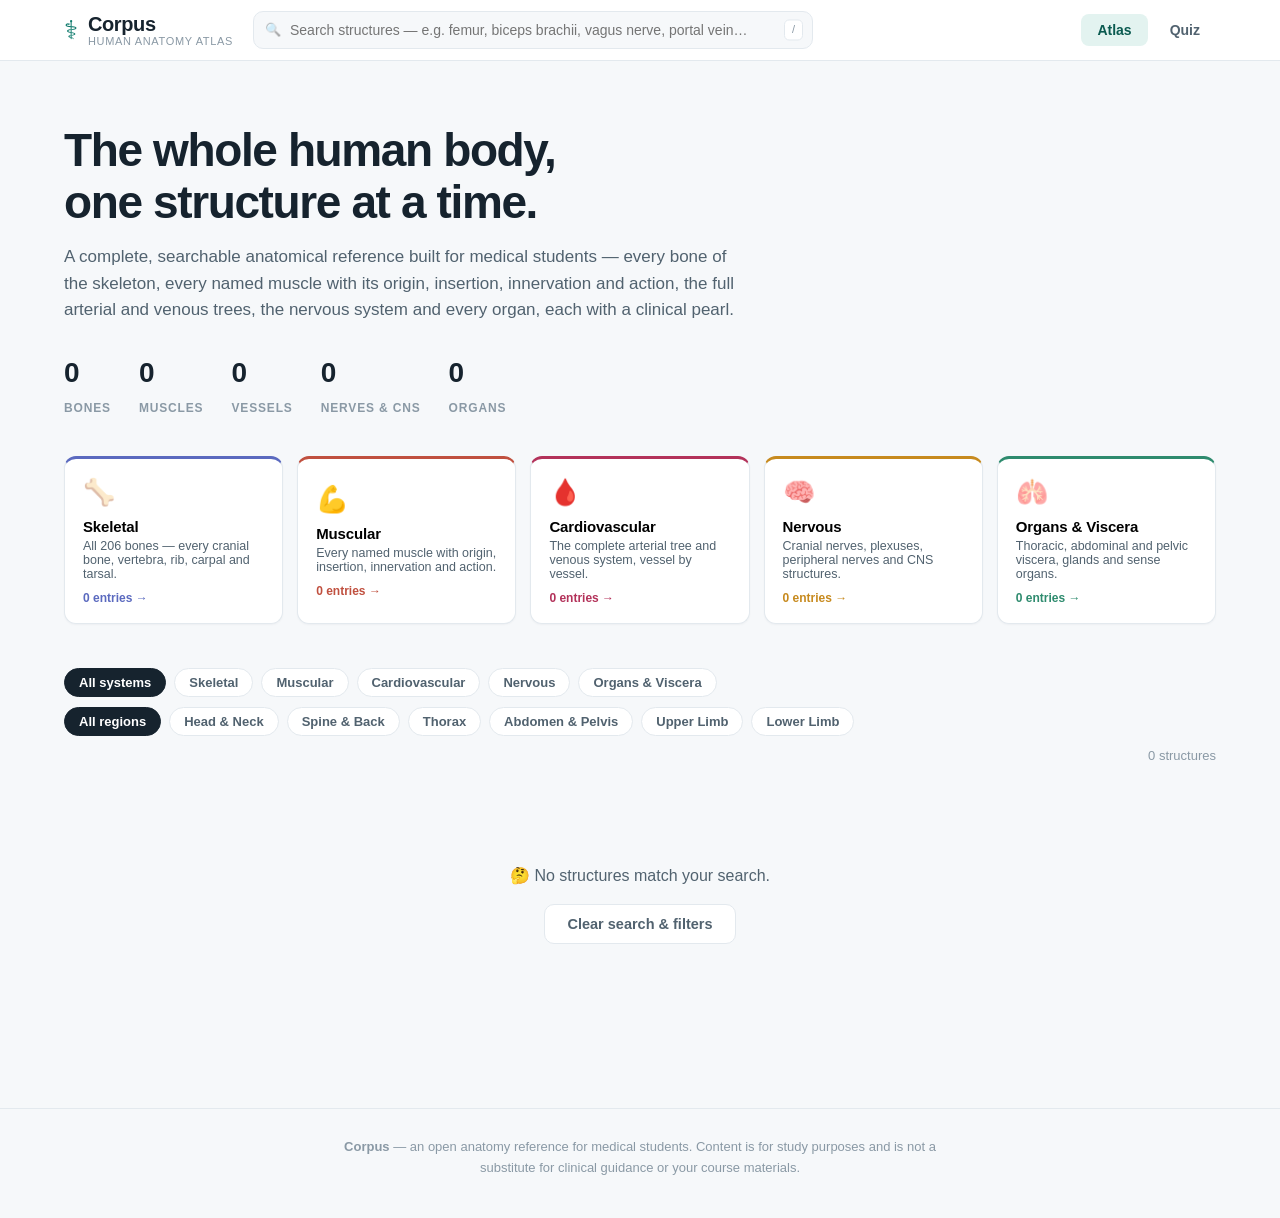
==== index.html @ 963f11f1 "Add anatomy atlas site shell: page layout, styling, search/filter/quiz engine" ====
<!DOCTYPE html>
<html lang="en">
<head>
  <meta charset="UTF-8">
  <meta name="viewport" content="width=device-width, initial-scale=1.0">
  <title>Corpus &mdash; Human Anatomy Atlas for Medical Students</title>
  <meta name="description" content="A complete, searchable reference of human anatomy for medical students: every bone, muscle, artery, vein, nerve and organ — with origins, insertions, innervations and clinical pearls.">
  <link rel="icon" href="data:image/svg+xml,&lt;svg xmlns='http://www.w3.org/2000/svg' viewBox='0 0 100 100'&gt;&lt;text y='.9em' font-size='90'&gt;&#129728;&lt;/text&gt;&lt;/svg&gt;">
  <link rel="stylesheet" href="css/style.css">
</head>
<body>

  <header class="site-header">
    <div class="header-inner">
      <a class="brand" href="#" id="brand-link">
        <span class="brand-mark">&#9877;</span>
        <span class="brand-text">Corpus<span class="brand-sub">Human Anatomy Atlas</span></span>
      </a>
      <div class="search-wrap">
        <span class="search-icon">&#128269;</span>
        <input type="search" id="search-input" placeholder="Search structures — e.g. femur, biceps brachii, vagus nerve, portal vein&hellip;" autocomplete="off">
        <kbd class="search-kbd">/</kbd>
      </div>
      <nav class="header-nav">
        <button class="nav-btn" id="nav-atlas" data-view="atlas">Atlas</button>
        <button class="nav-btn" id="nav-quiz" data-view="quiz">Quiz</button>
      </nav>
    </div>
  </header>

  <!-- ============ ATLAS VIEW ============ -->
  <main id="view-atlas">

    <section class="hero" id="hero">
      <h1>The whole human body,<br>one structure at a time.</h1>
      <p class="hero-lead">A complete, searchable anatomical reference built for medical students — every bone of the skeleton, every named muscle with its origin, insertion, innervation and action, the full arterial and venous trees, the nervous system and every organ, each with a clinical pearl.</p>
      <div class="hero-stats" id="hero-stats"><!-- populated by JS --></div>
    </section>

    <section class="systems" id="system-cards"><!-- populated by JS --></section>

    <section class="browser">
      <div class="filter-bar">
        <div class="filter-row" id="system-filters"><!-- populated by JS --></div>
        <div class="filter-row" id="region-filters"><!-- populated by JS --></div>
        <div class="filter-row filter-row-meta">
          <div id="category-filters"><!-- populated by JS --></div>
          <span class="result-count" id="result-count"></span>
        </div>
      </div>
      <div class="card-grid" id="card-grid"><!-- populated by JS --></div>
      <div class="empty-state hidden" id="empty-state">
        <p>&#129300; No structures match your search.</p>
        <button class="btn btn-ghost" id="clear-filters">Clear search &amp; filters</button>
      </div>
      <div class="load-more-wrap">
        <button class="btn btn-ghost hidden" id="load-more">Show more</button>
      </div>
    </section>

  </main>

  <!-- ============ QUIZ VIEW ============ -->
  <main id="view-quiz" class="hidden">
    <section class="quiz-shell">
      <div id="quiz-setup">
        <h1>Self-test</h1>
        <p class="hero-lead">Questions are generated from the atlas itself — origins, insertions, innervations, root values, branches and clinical facts. Choose what to be tested on.</p>
        <div class="quiz-options">
          <div class="quiz-opt-group">
            <h3>System</h3>
            <div id="quiz-system-options"><!-- populated by JS --></div>
          </div>
          <div class="quiz-opt-group">
            <h3>Length</h3>
            <div id="quiz-length-options">
              <button class="chip" data-len="10">10 questions</button>
              <button class="chip chip-active" data-len="20">20 questions</button>
              <button class="chip" data-len="40">40 questions</button>
            </div>
          </div>
        </div>
        <button class="btn btn-primary" id="quiz-start">Start quiz</button>
      </div>

      <div id="quiz-run" class="hidden">
        <div class="quiz-progress">
          <div class="quiz-progress-bar"><div id="quiz-progress-fill"></div></div>
          <span id="quiz-progress-text"></span>
        </div>
        <div class="quiz-card">
          <span class="quiz-tag" id="quiz-q-tag"></span>
          <h2 id="quiz-question"></h2>
          <div class="quiz-answers" id="quiz-answers"></div>
          <div class="quiz-feedback hidden" id="quiz-feedback"></div>
          <button class="btn btn-primary hidden" id="quiz-next">Next question &rarr;</button>
        </div>
      </div>

      <div id="quiz-result" class="hidden">
        <h1 id="quiz-score"></h1>
        <p class="hero-lead" id="quiz-verdict"></p>
        <div class="quiz-result-actions">
          <button class="btn btn-primary" id="quiz-again">Take another quiz</button>
          <button class="btn btn-ghost" id="quiz-back">Back to atlas</button>
        </div>
      </div>
    </section>
  </main>

  <!-- ============ DETAIL MODAL ============ -->
  <div class="modal-backdrop hidden" id="modal-backdrop">
    <article class="modal" id="modal" role="dialog" aria-modal="true">
      <button class="modal-close" id="modal-close" aria-label="Close">&times;</button>
      <div id="modal-body"><!-- populated by JS --></div>
    </article>
  </div>

  <footer class="site-footer">
    <p><strong>Corpus</strong> &mdash; an open anatomy reference for medical students. Content is for study purposes and is not a substitute for clinical guidance or your course materials.</p>
  </footer>

  <script src="js/data/bones.js"></script>
  <script src="js/data/muscles.js"></script>
  <script src="js/data/vessels.js"></script>
  <script src="js/data/nerves.js"></script>
  <script src="js/data/organs.js"></script>
  <script src="js/app.js"></script>
</body>
</html>
---- css/style.css ----
/* ==========================================================================
   Corpus — Human Anatomy Atlas
   ========================================================================== */

:root {
  --bg: #f6f8fa;
  --surface: #ffffff;
  --ink: #16232e;
  --ink-soft: #51626f;
  --ink-faint: #8a99a5;
  --line: #e3e9ee;
  --accent: #0e7a6c;
  --accent-soft: #e3f3f0;
  --accent-ink: #0a5a50;
  --danger: #b3372f;
  --danger-soft: #fbeae8;
  --ok: #1d7a3a;
  --ok-soft: #e6f4ea;

  --c-skeletal: #5b6abf;
  --c-muscular: #c0503f;
  --c-cardiovascular: #b3325a;
  --c-nervous: #c78a1e;
  --c-organs: #2e8b6e;

  --radius: 12px;
  --shadow: 0 1px 2px rgba(22, 35, 46, .06), 0 8px 24px rgba(22, 35, 46, .07);
  --shadow-lg: 0 4px 12px rgba(22, 35, 46, .10), 0 24px 60px rgba(22, 35, 46, .18);
  --font: -apple-system, BlinkMacSystemFont, "Segoe UI", Roboto, "Helvetica Neue", Arial, sans-serif;
}

* { box-sizing: border-box; }

html { scroll-behavior: smooth; }

body {
  margin: 0;
  font-family: var(--font);
  background: var(--bg);
  color: var(--ink);
  line-height: 1.55;
  -webkit-font-smoothing: antialiased;
}

.hidden { display: none !important; }

button { font-family: inherit; cursor: pointer; }

/* ---------- Header ---------- */

.site-header {
  position: sticky;
  top: 0;
  z-index: 50;
  background: rgba(255, 255, 255, .92);
  backdrop-filter: blur(10px);
  border-bottom: 1px solid var(--line);
}

.header-inner {
  max-width: 1200px;
  margin: 0 auto;
  padding: 10px 24px;
  display: flex;
  align-items: center;
  gap: 20px;
}

.brand {
  display: flex;
  align-items: center;
  gap: 10px;
  text-decoration: none;
  color: var(--ink);
  flex-shrink: 0;
}

.brand-mark {
  font-size: 26px;
  color: var(--accent);
}

.brand-text {
  font-weight: 800;
  font-size: 20px;
  letter-spacing: -.02em;
  display: flex;
  flex-direction: column;
  line-height: 1.1;
}

.brand-sub {
  font-weight: 500;
  font-size: 11px;
  letter-spacing: .06em;
  text-transform: uppercase;
  color: var(--ink-faint);
}

.search-wrap {
  position: relative;
  flex: 1;
  max-width: 560px;
}

.search-icon {
  position: absolute;
  left: 12px;
  top: 50%;
  transform: translateY(-50%);
  font-size: 13px;
  opacity: .55;
  pointer-events: none;
}

#search-input {
  width: 100%;
  padding: 10px 40px 10px 36px;
  border: 1px solid var(--line);
  border-radius: 10px;
  background: var(--bg);
  font-size: 14px;
  font-family: inherit;
  color: var(--ink);
  outline: none;
  transition: border-color .15s, box-shadow .15s;
}

#search-input:focus {
  border-color: var(--accent);
  box-shadow: 0 0 0 3px var(--accent-soft);
  background: var(--surface);
}

.search-kbd {
  position: absolute;
  right: 10px;
  top: 50%;
  transform: translateY(-50%);
  border: 1px solid var(--line);
  border-radius: 5px;
  background: var(--surface);
  padding: 1px 7px;
  font-size: 11px;
  color: var(--ink-faint);
  font-family: inherit;
}

.header-nav { display: flex; gap: 6px; margin-left: auto; }

.nav-btn {
  border: none;
  background: transparent;
  padding: 8px 16px;
  border-radius: 8px;
  font-size: 14px;
  font-weight: 600;
  color: var(--ink-soft);
}

.nav-btn:hover { background: var(--bg); color: var(--ink); }
.nav-btn.nav-active { background: var(--accent-soft); color: var(--accent-ink); }

/* ---------- Hero ---------- */

main { max-width: 1200px; margin: 0 auto; padding: 0 24px 80px; }

.hero { padding: 64px 0 36px; max-width: 800px; }

.hero h1 {
  font-size: clamp(30px, 4.5vw, 46px);
  line-height: 1.12;
  letter-spacing: -.03em;
  margin: 0 0 16px;
  font-weight: 800;
}

.hero-lead {
  font-size: 17px;
  color: var(--ink-soft);
  margin: 0 0 28px;
  max-width: 680px;
}

.hero-stats { display: flex; flex-wrap: wrap; gap: 28px; }

.hero-stat .stat-num {
  font-size: 28px;
  font-weight: 800;
  letter-spacing: -.02em;
  display: block;
}

.hero-stat .stat-label {
  font-size: 12px;
  font-weight: 600;
  text-transform: uppercase;
  letter-spacing: .07em;
  color: var(--ink-faint);
}

/* ---------- System cards ---------- */

.systems {
  display: grid;
  grid-template-columns: repeat(auto-fit, minmax(190px, 1fr));
  gap: 14px;
  margin-bottom: 44px;
}

.system-card {
  text-align: left;
  border: 1px solid var(--line);
  border-radius: var(--radius);
  background: var(--surface);
  padding: 18px;
  box-shadow: 0 1px 2px rgba(22, 35, 46, .04);
  transition: transform .12s, box-shadow .12s, border-color .12s;
  border-top: 3px solid var(--sys-color, var(--accent));
}

.system-card:hover {
  transform: translateY(-2px);
  box-shadow: var(--shadow);
  border-color: var(--sys-color, var(--accent));
}

.system-card .sys-icon { font-size: 26px; display: block; margin-bottom: 10px; }
.system-card h3 { margin: 0 0 4px; font-size: 15px; letter-spacing: -.01em; }
.system-card p { margin: 0; font-size: 12.5px; color: var(--ink-soft); }
.system-card .sys-count {
  display: inline-block;
  margin-top: 10px;
  font-size: 12px;
  font-weight: 700;
  color: var(--sys-color, var(--accent));
}

/* ---------- Filter bar ---------- */

.filter-bar { margin-bottom: 22px; }

.filter-row { display: flex; flex-wrap: wrap; gap: 8px; margin-bottom: 10px; }

.filter-row-meta {
  justify-content: space-between;
  align-items: center;
}

#category-filters { display: flex; flex-wrap: wrap; gap: 8px; }

.chip {
  border: 1px solid var(--line);
  background: var(--surface);
  border-radius: 999px;
  padding: 6px 14px;
  font-size: 13px;
  font-weight: 600;
  color: var(--ink-soft);
  transition: all .12s;
}

.chip:hover { border-color: var(--accent); color: var(--accent-ink); }

.chip-active {
  background: var(--ink);
  border-color: var(--ink);
  color: #fff;
}

.chip-active:hover { background: var(--ink); color: #fff; border-color: var(--ink); }

.chip-sm { padding: 4px 11px; font-size: 12px; }

.result-count { font-size: 13px; color: var(--ink-faint); font-weight: 500; }

/* ---------- Card grid ---------- */

.card-grid {
  display: grid;
  grid-template-columns: repeat(auto-fill, minmax(280px, 1fr));
  gap: 14px;
}

.entry-card {
  text-align: left;
  background: var(--surface);
  border: 1px solid var(--line);
  border-radius: var(--radius);
  padding: 16px 18px;
  box-shadow: 0 1px 2px rgba(22, 35, 46, .04);
  transition: transform .12s, box-shadow .12s, border-color .12s;
  display: flex;
  flex-direction: column;
  gap: 6px;
}

.entry-card:hover {
  transform: translateY(-2px);
  box-shadow: var(--shadow);
  border-color: var(--card-color, var(--accent));
}

.entry-card-top { display: flex; align-items: center; gap: 8px; }

.tag {
  font-size: 10.5px;
  font-weight: 700;
  text-transform: uppercase;
  letter-spacing: .07em;
  padding: 2px 9px;
  border-radius: 999px;
  background: var(--accent-soft);
  color: var(--accent-ink);
}

.tag-sys { background: color-mix(in srgb, var(--card-color, var(--accent)) 13%, white); color: var(--card-color, var(--accent)); }

.tag-region {
  background: var(--bg);
  color: var(--ink-faint);
}

.entry-card h3 { margin: 0; font-size: 16.5px; letter-spacing: -.015em; }

.entry-latin { font-size: 12.5px; font-style: italic; color: var(--ink-faint); margin: 0; }

.entry-desc {
  font-size: 13.5px;
  color: var(--ink-soft);
  margin: 2px 0 0;
  display: -webkit-box;
  -webkit-line-clamp: 2;
  -webkit-box-orient: vertical;
  overflow: hidden;
}

.empty-state { text-align: center; padding: 60px 0; color: var(--ink-soft); font-size: 16px; }

.load-more-wrap { text-align: center; margin-top: 24px; }

/* ---------- Buttons ---------- */

.btn {
  border-radius: 10px;
  padding: 11px 22px;
  font-size: 14.5px;
  font-weight: 700;
  border: 1px solid transparent;
  transition: all .12s;
}

.btn-primary { background: var(--accent); color: #fff; }
.btn-primary:hover { background: var(--accent-ink); }

.btn-ghost { background: var(--surface); border-color: var(--line); color: var(--ink-soft); }
.btn-ghost:hover { border-color: var(--accent); color: var(--accent-ink); }

/* ---------- Modal ---------- */

.modal-backdrop {
  position: fixed;
  inset: 0;
  background: rgba(13, 22, 30, .55);
  backdrop-filter: blur(3px);
  z-index: 100;
  display: flex;
  align-items: flex-start;
  justify-content: center;
  padding: 6vh 16px 16px;
  overflow-y: auto;
}

.modal {
  position: relative;
  background: var(--surface);
  border-radius: 16px;
  box-shadow: var(--shadow-lg);
  max-width: 720px;
  width: 100%;
  padding: 32px 36px;
  animation: modal-in .18s ease-out;
}

@keyframes modal-in {
  from { opacity: 0; transform: translateY(10px) scale(.985); }
  to   { opacity: 1; transform: none; }
}

.modal-close {
  position: absolute;
  top: 14px;
  right: 14px;
  width: 34px;
  height: 34px;
  border-radius: 50%;
  border: 1px solid var(--line);
  background: var(--surface);
  font-size: 19px;
  line-height: 1;
  color: var(--ink-soft);
}

.modal-close:hover { background: var(--bg); color: var(--ink); }

.modal-tags { display: flex; flex-wrap: wrap; gap: 8px; margin-bottom: 12px; }

.modal h2 { margin: 0 0 2px; font-size: 27px; letter-spacing: -.02em; }

.modal .entry-latin { font-size: 14.5px; margin-bottom: 14px; }

.modal-desc { font-size: 15px; color: var(--ink-soft); margin: 12px 0 20px; }

.detail-table { width: 100%; border-collapse: collapse; margin-bottom: 20px; }

.detail-table th, .detail-table td {
  text-align: left;
  vertical-align: top;
  padding: 10px 12px;
  font-size: 13.5px;
  border-top: 1px solid var(--line);
}

.detail-table tr:last-child th, .detail-table tr:last-child td { border-bottom: 1px solid var(--line); }

.detail-table th {
  width: 150px;
  font-weight: 700;
  color: var(--ink);
  white-space: nowrap;
  background: var(--bg);
}

.detail-table td { color: var(--ink-soft); }

.clinical-box {
  border-left: 4px solid var(--accent);
  background: var(--accent-soft);
  border-radius: 0 10px 10px 0;
  padding: 12px 16px;
  font-size: 13.5px;
  color: var(--accent-ink);
}

.clinical-box strong {
  display: block;
  text-transform: uppercase;
  font-size: 11px;
  letter-spacing: .08em;
  margin-bottom: 3px;
}

/* ---------- Quiz ---------- */

.quiz-shell { max-width: 720px; margin: 0 auto; padding-top: 56px; }

.quiz-shell h1 { font-size: 34px; letter-spacing: -.025em; margin: 0 0 12px; }

.quiz-options { display: flex; flex-direction: column; gap: 20px; margin: 28px 0; }

.quiz-opt-group h3 {
  font-size: 12px;
  text-transform: uppercase;
  letter-spacing: .08em;
  color: var(--ink-faint);
  margin: 0 0 10px;
}

#quiz-system-options, #quiz-length-options { display: flex; flex-wrap: wrap; gap: 8px; }

.quiz-progress { display: flex; align-items: center; gap: 14px; margin-bottom: 18px; }

.quiz-progress-bar {
  flex: 1;
  height: 8px;
  border-radius: 999px;
  background: var(--line);
  overflow: hidden;
}

#quiz-progress-fill {
  height: 100%;
  width: 0;
  background: var(--accent);
  border-radius: 999px;
  transition: width .25s;
}

#quiz-progress-text { font-size: 13px; font-weight: 600; color: var(--ink-faint); white-space: nowrap; }

.quiz-card {
  background: var(--surface);
  border: 1px solid var(--line);
  border-radius: 16px;
  box-shadow: var(--shadow);
  padding: 30px 34px;
}

.quiz-tag {
  font-size: 11px;
  font-weight: 700;
  text-transform: uppercase;
  letter-spacing: .08em;
  color: var(--accent-ink);
  background: var(--accent-soft);
  padding: 3px 10px;
  border-radius: 999px;
}

.quiz-card h2 { font-size: 21px; letter-spacing: -.015em; margin: 14px 0 22px; line-height: 1.35; }

.quiz-answers { display: flex; flex-direction: column; gap: 10px; margin-bottom: 18px; }

.quiz-answer {
  text-align: left;
  border: 1.5px solid var(--line);
  background: var(--bg);
  border-radius: 10px;
  padding: 12px 16px;
  font-size: 14.5px;
  color: var(--ink);
  transition: all .12s;
}

.quiz-answer:hover:not(:disabled) { border-color: var(--accent); background: var(--accent-soft); }
.quiz-answer:disabled { cursor: default; opacity: .75; }
.quiz-answer.answer-correct { border-color: var(--ok); background: var(--ok-soft); color: var(--ok); font-weight: 700; opacity: 1; }
.quiz-answer.answer-wrong { border-color: var(--danger); background: var(--danger-soft); color: var(--danger); opacity: 1; }

.quiz-feedback { font-size: 14px; margin-bottom: 16px; padding: 12px 16px; border-radius: 10px; }
.quiz-feedback.fb-ok { background: var(--ok-soft); color: var(--ok); }
.quiz-feedback.fb-no { background: var(--danger-soft); color: var(--danger); }

.quiz-result-actions { display: flex; gap: 10px; }

/* ---------- Footer ---------- */

.site-footer {
  border-top: 1px solid var(--line);
  padding: 28px 24px 40px;
  text-align: center;
  font-size: 13px;
  color: var(--ink-faint);
}

.site-footer p { max-width: 640px; margin: 0 auto; }

/* ---------- Responsive ---------- */

@media (max-width: 760px) {
  .header-inner { flex-wrap: wrap; }
  .search-wrap { order: 3; flex-basis: 100%; max-width: none; }
  .search-kbd { display: none; }
  .hero { padding-top: 36px; }
  .modal { padding: 24px 20px; }
  .detail-table th { width: 110px; white-space: normal; }
}
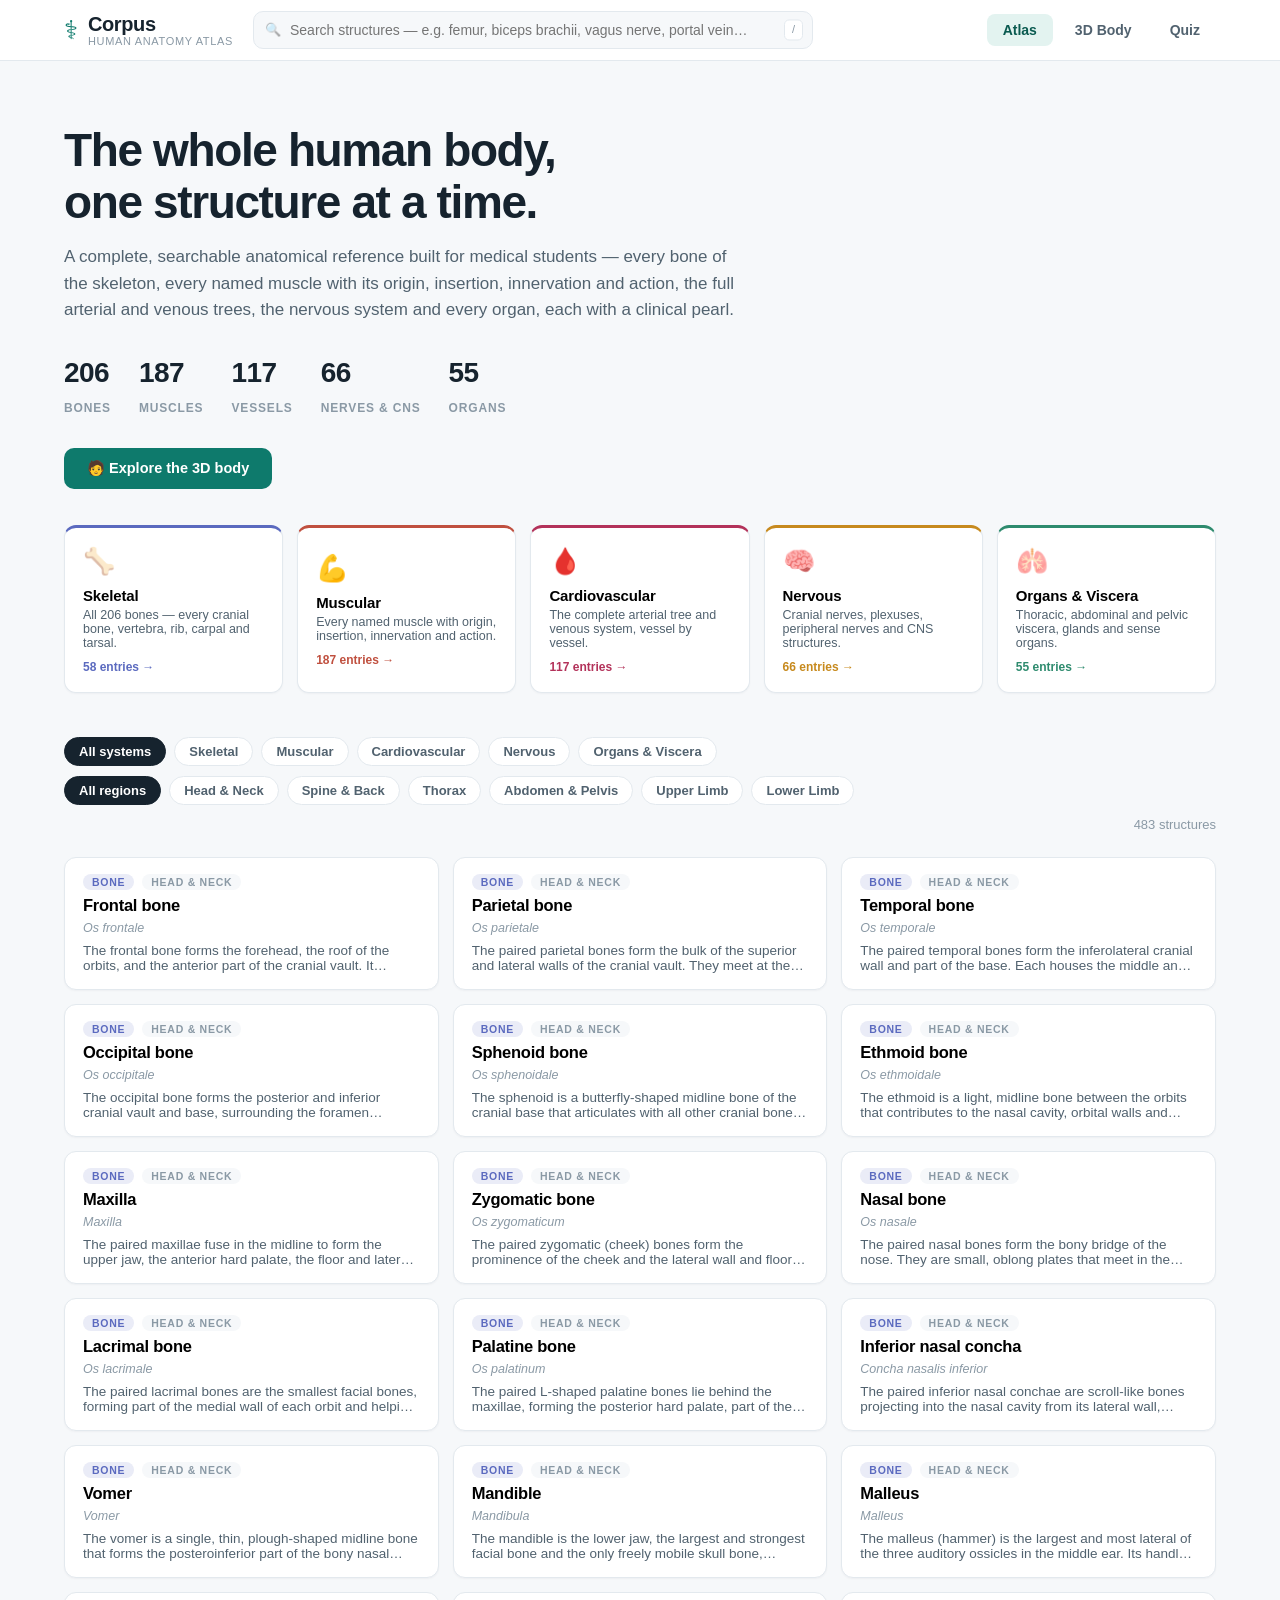
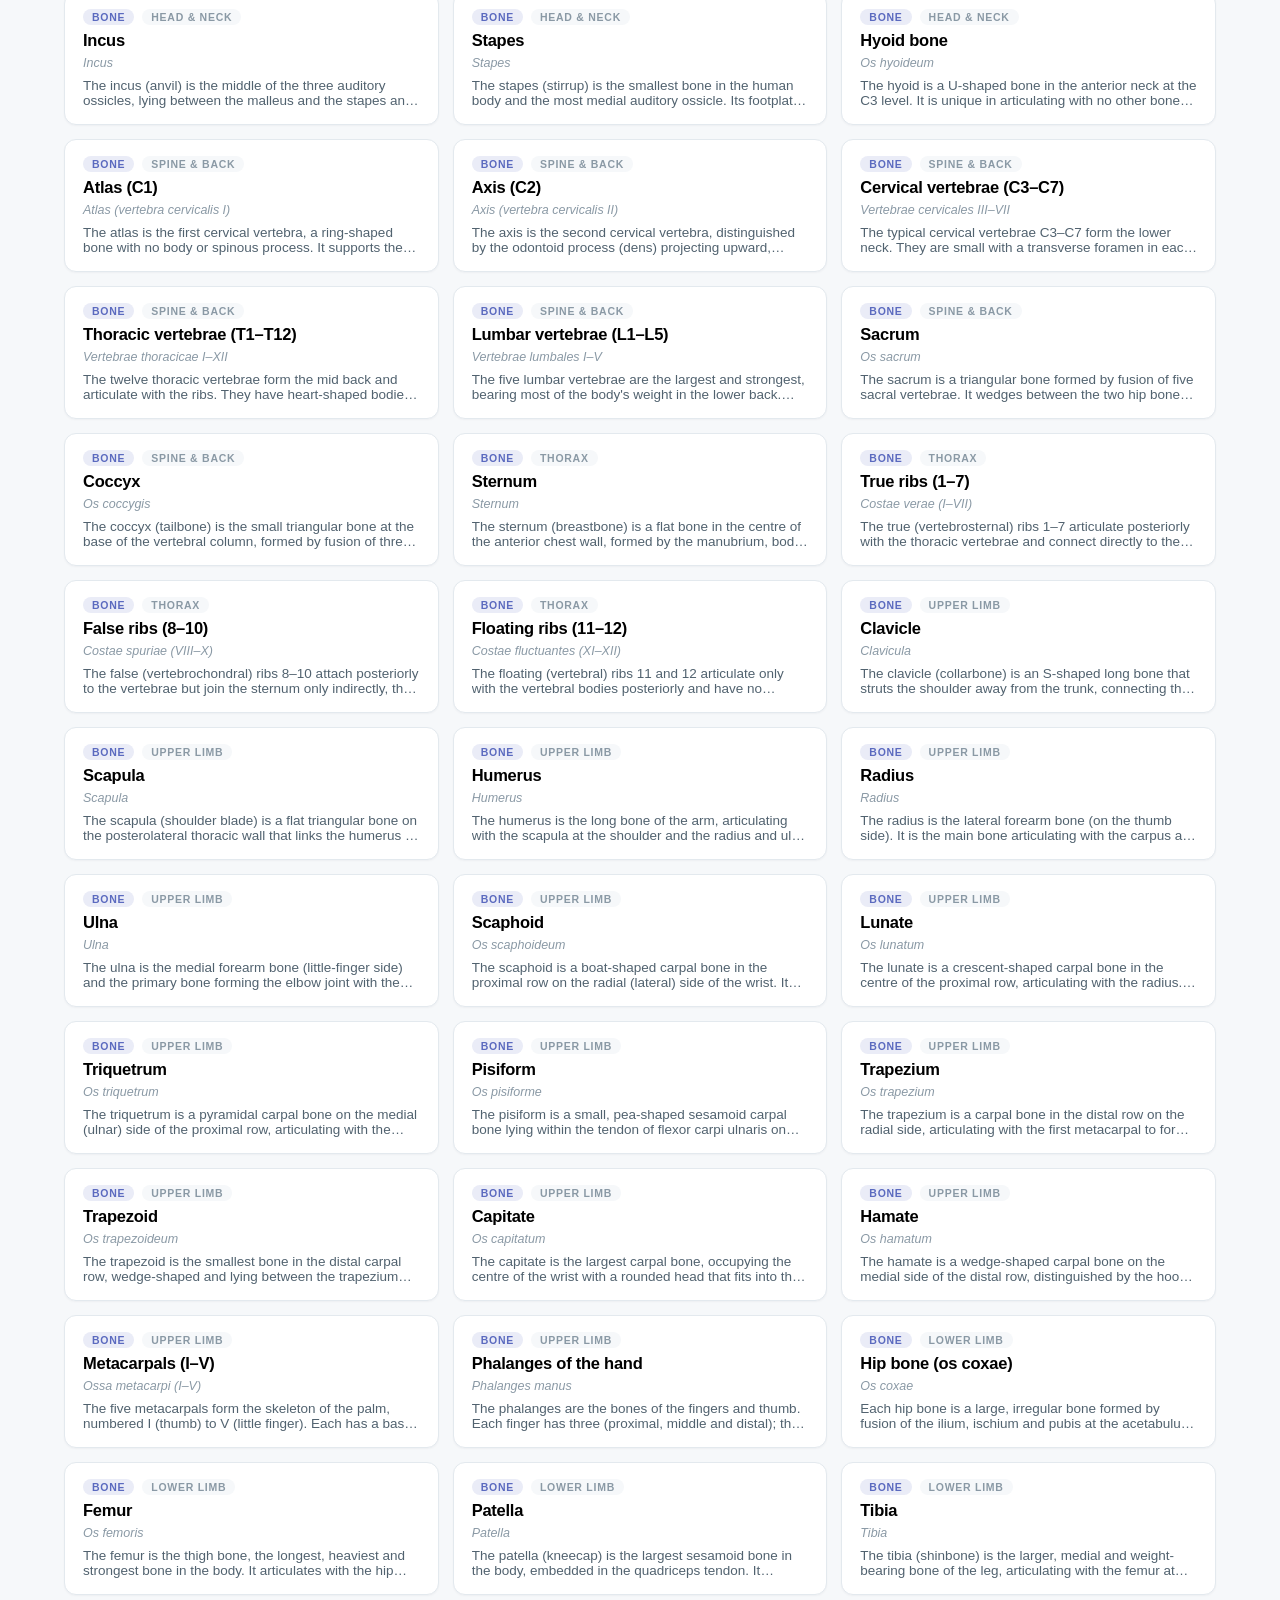
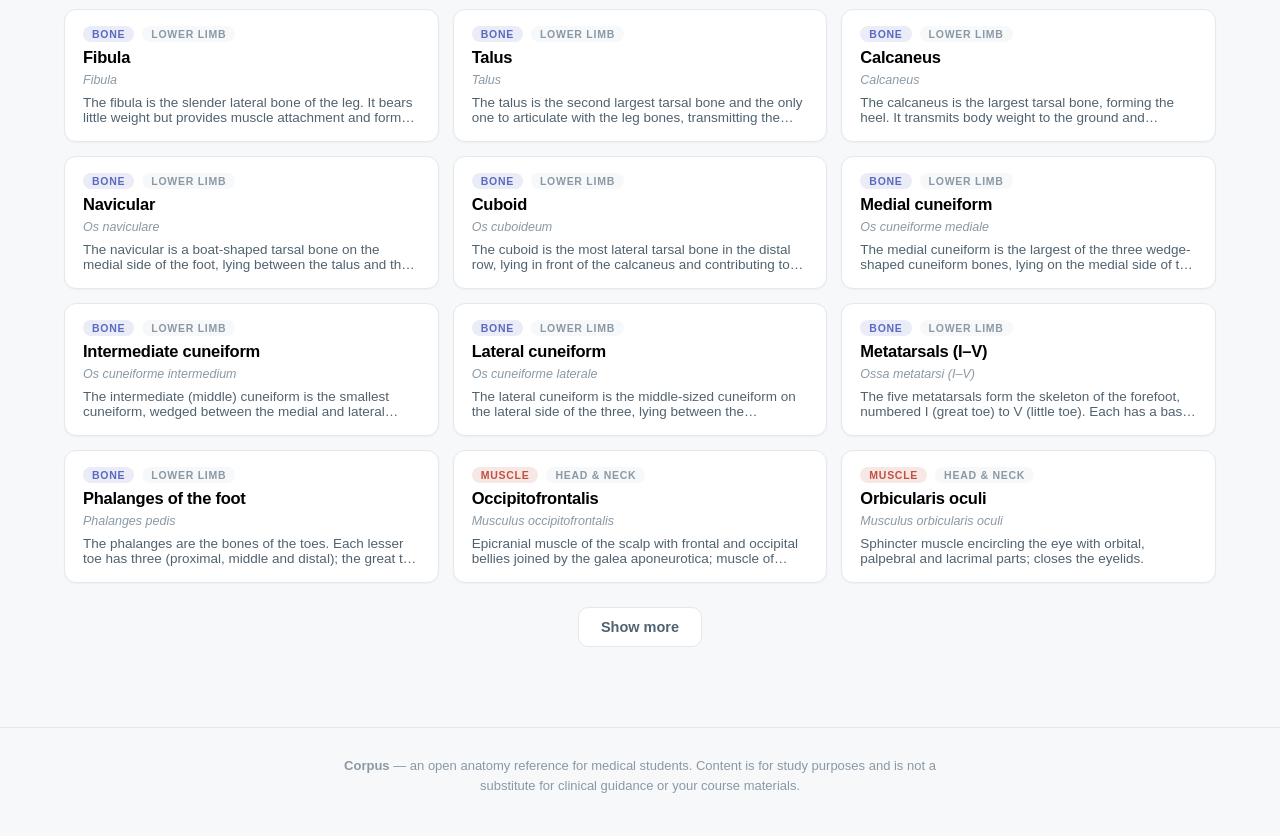
==== commit 56b4d401: "Add interactive 3D body view: clickable model linking body parts to regional anatomy" ====
--- a/index.html
+++ b/index.html
@@ -23,6 +23,7 @@
       </div>
       <nav class="header-nav">
         <button class="nav-btn" id="nav-atlas" data-view="atlas">Atlas</button>
+        <button class="nav-btn" id="nav-body" data-view="body">3D Body</button>
         <button class="nav-btn" id="nav-quiz" data-view="quiz">Quiz</button>
       </nav>
     </div>
@@ -35,6 +36,9 @@
       <h1>The whole human body,<br>one structure at a time.</h1>
       <p class="hero-lead">A complete, searchable anatomical reference built for medical students — every bone of the skeleton, every named muscle with its origin, insertion, innervation and action, the full arterial and venous trees, the nervous system and every organ, each with a clinical pearl.</p>
       <div class="hero-stats" id="hero-stats"><!-- populated by JS --></div>
+      <div class="hero-actions">
+        <button class="btn btn-primary" id="hero-body-btn">&#129489; Explore the 3D body</button>
+      </div>
     </section>
 
     <section class="systems" id="system-cards"><!-- populated by JS --></section>
@@ -58,6 +62,28 @@
       </div>
     </section>
 
+  </main>
+
+  <!-- ============ 3D BODY VIEW ============ -->
+  <main id="view-body" class="hidden">
+    <section class="body3d-shell">
+      <div class="body3d-head">
+        <h1>Interactive 3D body</h1>
+        <p class="hero-lead">Drag to rotate, scroll or pinch to zoom. Click any body part to list every bone, muscle, vessel, nerve and organ in that region &mdash; then tap a structure for its full detail card.</p>
+      </div>
+      <div class="body3d-layout">
+        <div class="body3d-stage" id="body3d-stage">
+          <div id="body3d-tooltip"></div>
+        </div>
+        <aside class="body3d-panel" id="body3d-panel">
+          <div class="body3d-placeholder">
+            <span class="body3d-placeholder-icon">&#128070;</span>
+            <h3>Select a body part</h3>
+            <p>Click the head, thorax, abdomen, limbs &mdash; or rotate the model and click the spine on the back &mdash; to explore the anatomy of that region.</p>
+          </div>
+        </aside>
+      </div>
+    </section>
   </main>
 
   <!-- ============ QUIZ VIEW ============ -->
@@ -120,11 +146,14 @@
     <p><strong>Corpus</strong> &mdash; an open anatomy reference for medical students. Content is for study purposes and is not a substitute for clinical guidance or your course materials.</p>
   </footer>
 
+  <script src="js/vendor/three.min.js"></script>
+  <script src="js/vendor/OrbitControls.js"></script>
   <script src="js/data/bones.js"></script>
   <script src="js/data/muscles.js"></script>
   <script src="js/data/vessels.js"></script>
   <script src="js/data/nerves.js"></script>
   <script src="js/data/organs.js"></script>
   <script src="js/app.js"></script>
+  <script src="js/body3d.js"></script>
 </body>
 </html>
--- a/css/style.css
+++ b/css/style.css
@@ -450,6 +450,123 @@
   margin-bottom: 3px;
 }
 
+/* ---------- 3D body ---------- */
+
+.hero-actions { margin-top: 28px; }
+
+.body3d-shell { padding-top: 48px; }
+
+.body3d-head h1 { font-size: 34px; letter-spacing: -.025em; margin: 0 0 10px; }
+
+.body3d-layout { display: flex; gap: 16px; align-items: stretch; margin-top: 26px; }
+
+.body3d-stage {
+  position: relative;
+  flex: 1;
+  min-width: 0;
+  height: 72vh;
+  min-height: 460px;
+  border: 1px solid var(--line);
+  border-radius: 16px;
+  overflow: hidden;
+  background: #eef2f5;
+  cursor: grab;
+  touch-action: none;
+}
+
+.body3d-stage:active { cursor: grabbing; }
+
+.body3d-stage canvas { display: block; }
+
+#body3d-tooltip {
+  position: absolute;
+  pointer-events: none;
+  background: var(--ink);
+  color: #fff;
+  padding: 4px 11px;
+  border-radius: 6px;
+  font-size: 12px;
+  font-weight: 600;
+  white-space: nowrap;
+  transform: translate(-50%, -150%);
+  opacity: 0;
+  transition: opacity .1s;
+  z-index: 5;
+}
+
+.body3d-panel {
+  width: 360px;
+  flex-shrink: 0;
+  background: var(--surface);
+  border: 1px solid var(--line);
+  border-radius: 16px;
+  padding: 20px 18px;
+  height: 72vh;
+  min-height: 460px;
+  overflow-y: auto;
+}
+
+.body3d-placeholder { text-align: center; padding: 60px 14px; color: var(--ink-soft); }
+.body3d-placeholder-icon { font-size: 34px; display: block; margin-bottom: 12px; }
+.body3d-placeholder h3 { margin: 0 0 8px; font-size: 17px; color: var(--ink); }
+.body3d-placeholder p { font-size: 13.5px; margin: 0; }
+
+.body3d-panel-head h2 { margin: 8px 0 2px; font-size: 22px; letter-spacing: -.02em; }
+.body3d-panel-sub { margin: 0 0 14px; font-size: 13px; color: var(--ink-faint); }
+
+.body3d-group { border-top: 1px solid var(--line); }
+
+.body3d-group summary {
+  cursor: pointer;
+  list-style: none;
+  display: flex;
+  align-items: center;
+  gap: 9px;
+  padding: 11px 2px;
+  font-size: 13.5px;
+  font-weight: 700;
+}
+
+.body3d-group summary::-webkit-details-marker { display: none; }
+.body3d-group summary::after { content: "+"; margin-left: auto; color: var(--ink-faint); font-weight: 600; }
+.body3d-group[open] summary::after { content: "\2212"; }
+
+.body3d-dot { width: 9px; height: 9px; border-radius: 50%; flex-shrink: 0; }
+
+.body3d-group-count {
+  font-size: 11.5px;
+  font-weight: 700;
+  color: var(--ink-faint);
+  background: var(--bg);
+  border-radius: 999px;
+  padding: 1px 8px;
+}
+
+.body3d-list { display: flex; flex-direction: column; gap: 4px; padding: 2px 0 12px; }
+
+.body3d-item {
+  text-align: left;
+  border: 1px solid transparent;
+  background: var(--bg);
+  border-radius: 8px;
+  padding: 7px 11px;
+  display: flex;
+  flex-direction: column;
+  transition: all .1s;
+}
+
+.body3d-item:hover { border-color: var(--accent); background: var(--accent-soft); }
+.body3d-item strong { font-size: 13px; color: var(--ink); }
+.body3d-item-latin { font-size: 11.5px; font-style: italic; color: var(--ink-faint); }
+
+.body3d-browse { width: 100%; margin-top: 14px; }
+
+@media (max-width: 900px) {
+  .body3d-layout { flex-direction: column; }
+  .body3d-stage { height: 54vh; min-height: 340px; }
+  .body3d-panel { width: auto; height: auto; min-height: 0; max-height: 50vh; }
+}
+
 /* ---------- Quiz ---------- */
 
 .quiz-shell { max-width: 720px; margin: 0 auto; padding-top: 56px; }
